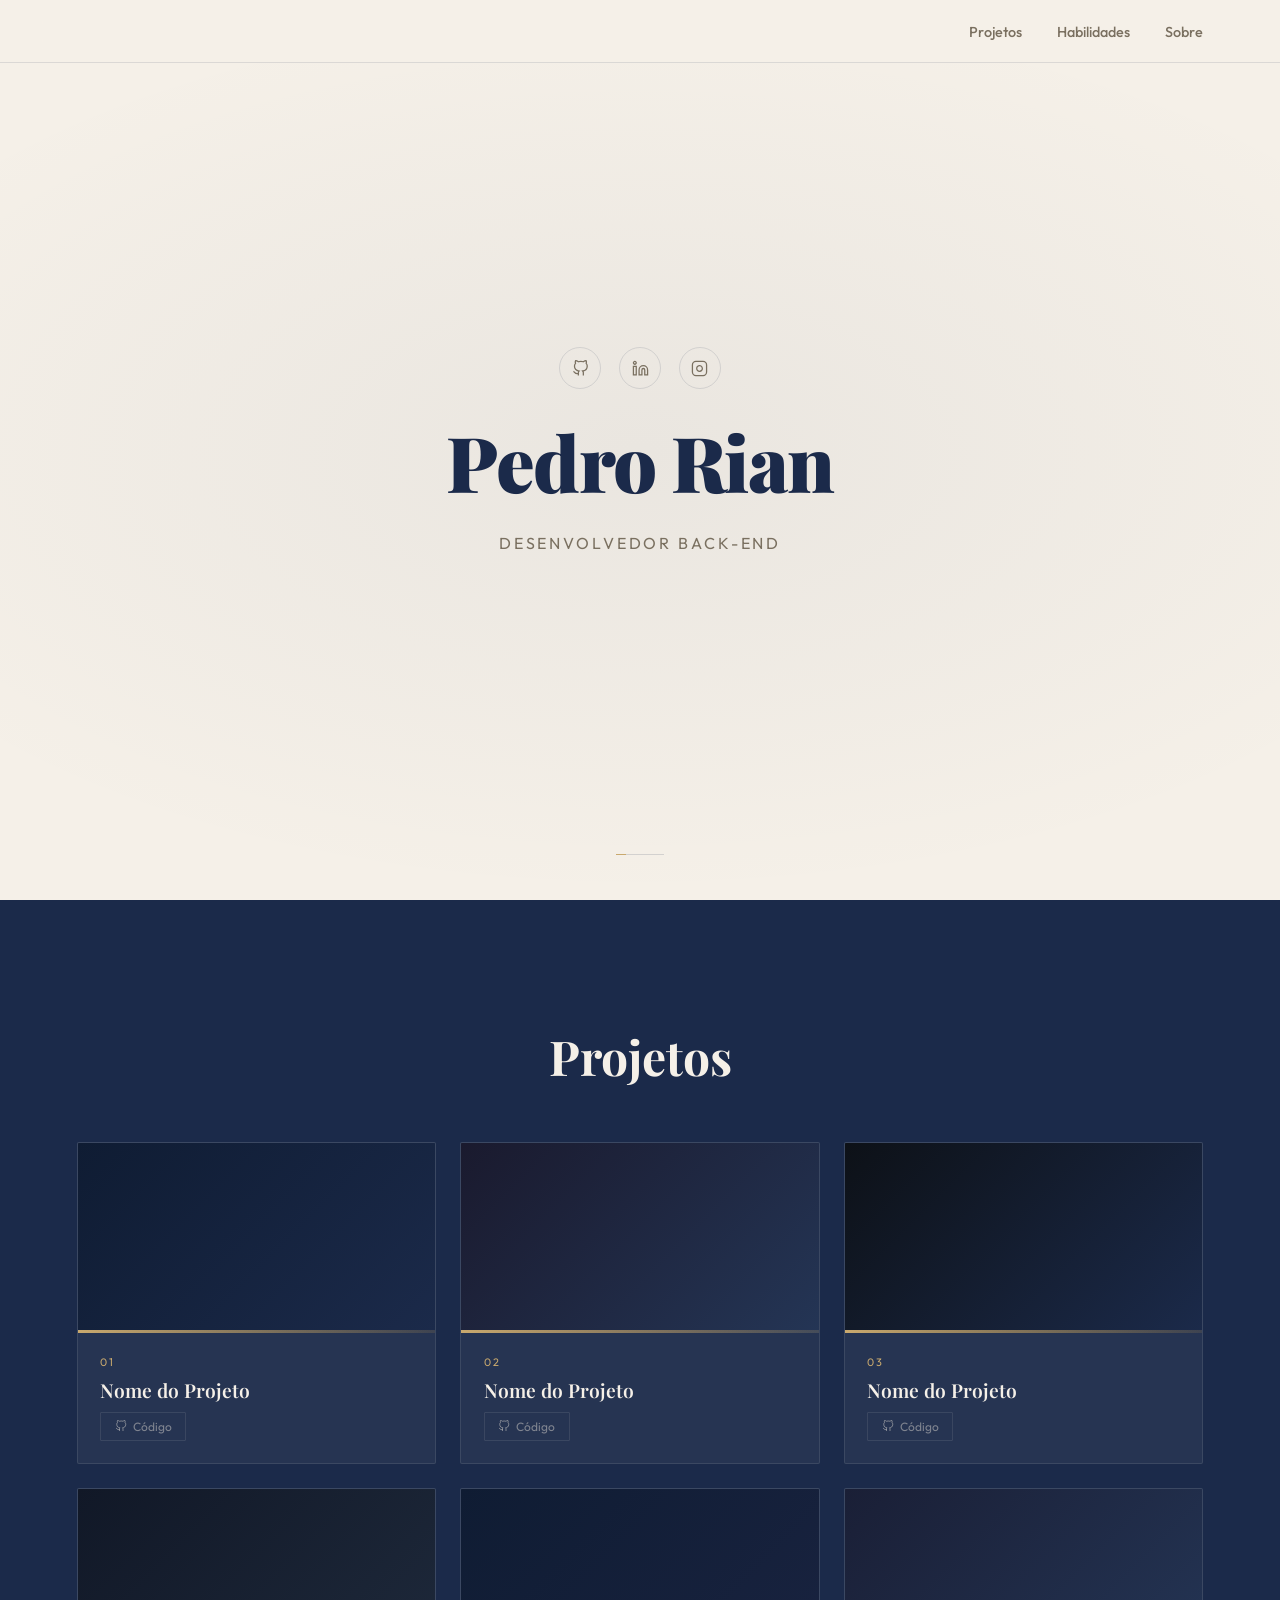
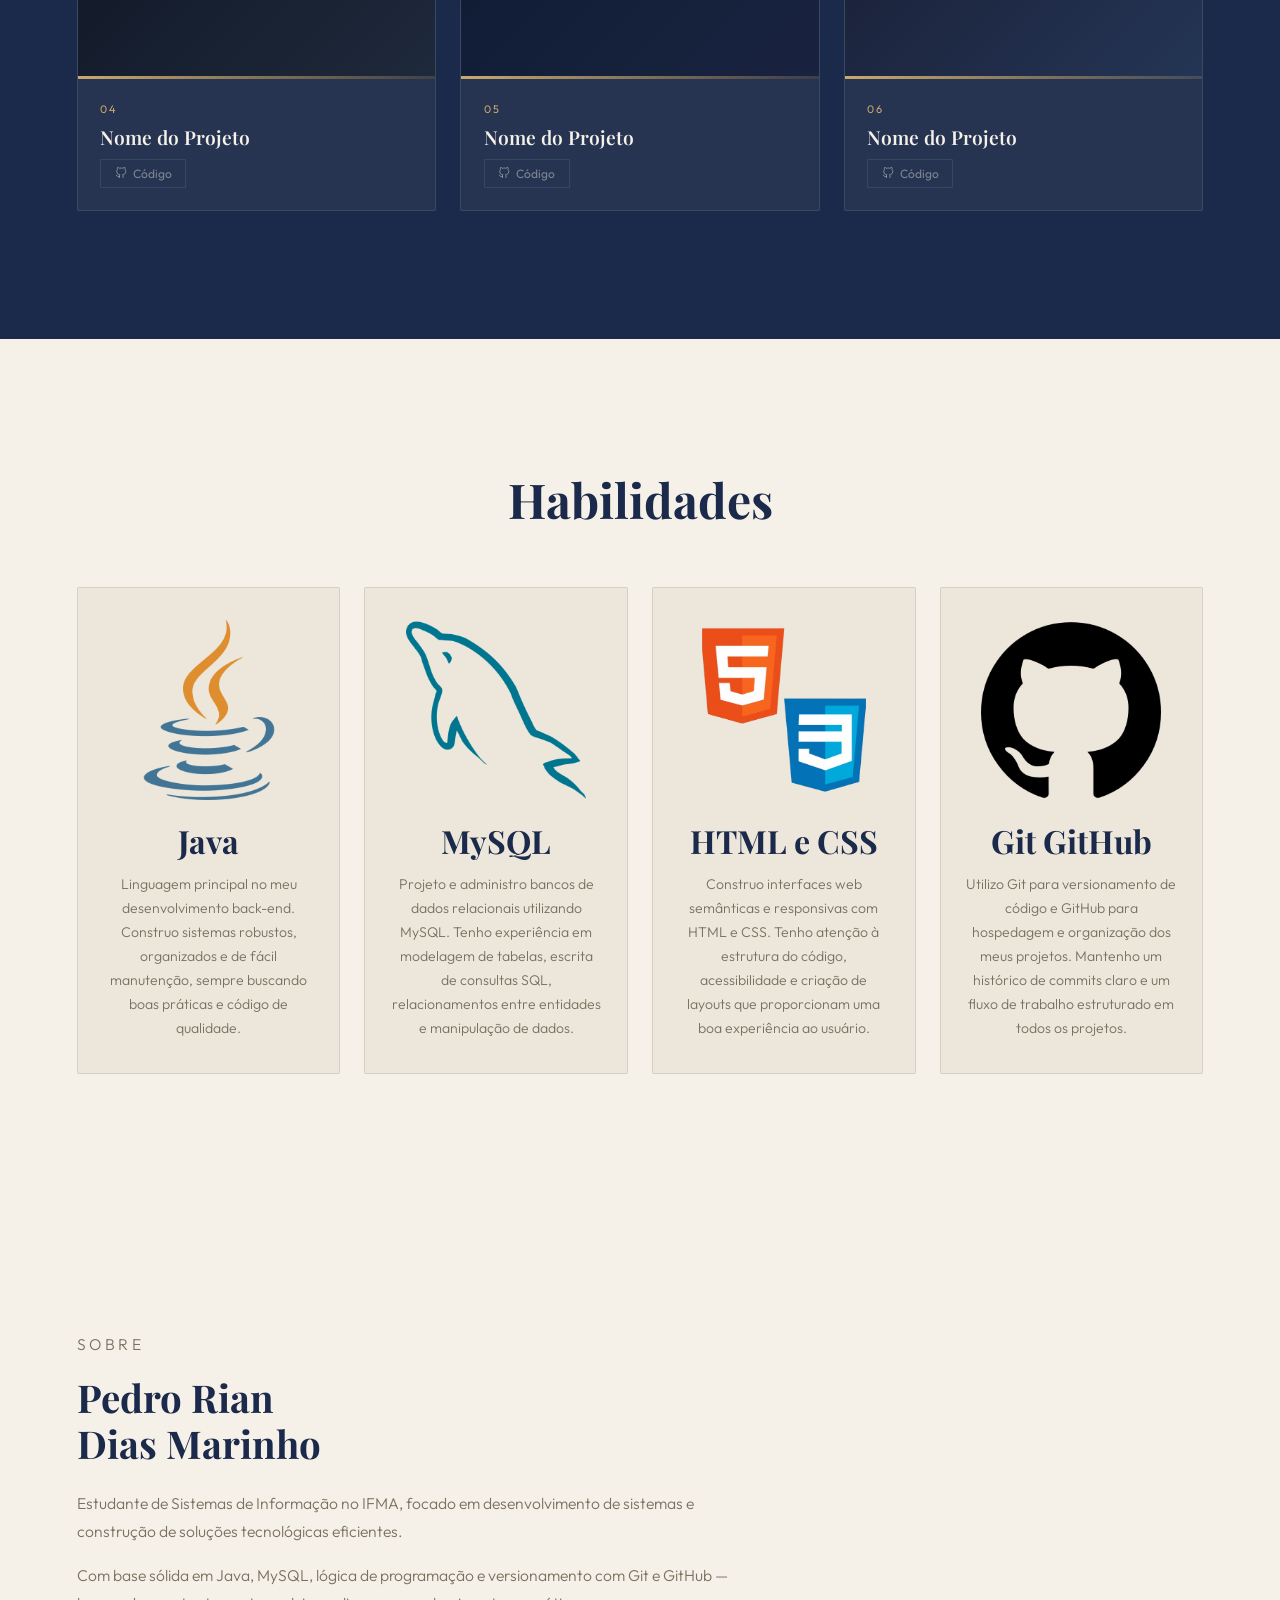
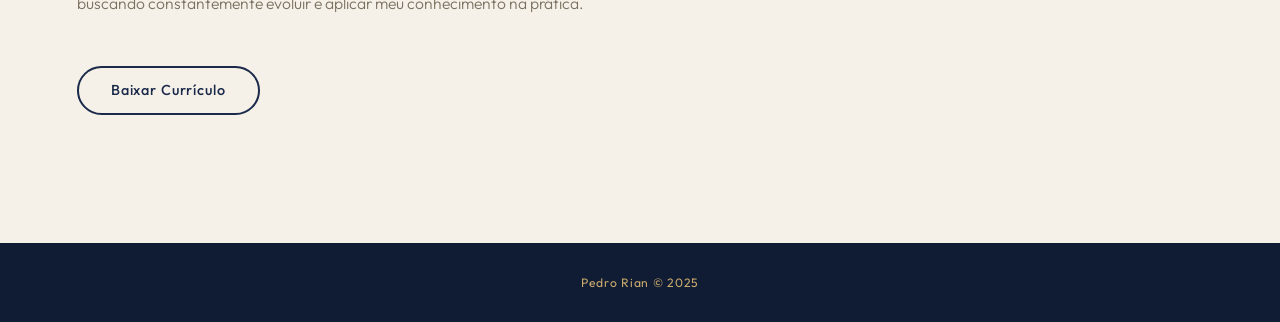
==== index.html @ 546685b7 "Nome Corrigido" ====
<!DOCTYPE html>
<html lang="pt-BR">
<head>
  <meta charset="UTF-8"/>
  <meta name="viewport" content="width=device-width, initial-scale=1.0"/>
  <title>Portfólio — Desenvolvedor</title>
  <link href="https://fonts.googleapis.com/css2?family=Playfair+Display:wght@400;600;700;900&family=Outfit:wght@300;400;500;600&display=swap" rel="stylesheet"/>
  <link rel="stylesheet" href="style.css"/>
</head>
<body>

  <!-- ═══════════════════════════════════════════
       NAV
  ════════════════════════════════════════════ -->
  <nav>
  <ul class="nav-links">
    <li><a href="#projects">Projetos</a></li>
    <li><a href="#skills">Habilidades</a></li>
    <li><a href="#about">Sobre</a></li>
  </ul>
</nav>


  <!-- ═══════════════════════════════════════════
       HERO
  ════════════════════════════════════════════ -->
  <section id="hero">

    <!-- Ícones sociais  -->
    <div class="hero-socials">
      <a href="https://github.com/Pedr-21" target="_blank" rel="noopener" class="hero-social" title="GitHub">
        <svg viewBox="0 0 24 24" fill="none" stroke="currentColor" stroke-width="1.8">
          <path d="M9 19c-5 1.5-5-2.5-7-3m14 6v-3.87a3.37 3.37 0 0 0-.94-2.61
                   c3.14-.35 6.44-1.54 6.44-7A5.44 5.44 0 0 0 20 4.77
                   5.07 5.07 0 0 0 19.91 1S18.73.65 16 2.48
                   a13.38 13.38 0 0 0-7 0C6.27.65 5.09 1 5.09 1
                   A5.07 5.07 0 0 0 5 4.77a5.44 5.44 0 0 0-1.5 3.78
                   c0 5.42 3.3 6.61 6.44 7A3.37 3.37 0 0 0 9 18.13V22"/>
        </svg>
      </a>

      <a href="https://www.linkedin.com/in/pedroriandiasmarinho/" target="_blank" rel="noopener" class="hero-social" title="LinkedIn">
        <svg viewBox="0 0 24 24" fill="none" stroke="currentColor" stroke-width="1.8">
          <path d="M16 8a6 6 0 0 1 6 6v7h-4v-7a2 2 0 0 0-2-2 2 2 0 0 0-2 2v7h-4v-7a6 6 0 0 1 6-6z"/>
          <rect x="2" y="9" width="4" height="12"/>
          <circle cx="4" cy="4" r="2"/>
        </svg>
      </a>

      <a href="https://www.instagram.com/p.edro.__/?__pwa=1#" target="_blank" rel="noopener" class="hero-social" title="Instagram">
        <svg viewBox="0 0 24 24" fill="none" stroke="currentColor" stroke-width="1.8">
          <rect x="2" y="2" width="20" height="20" rx="5" ry="5"/>
          <path d="M16 11.37A4 4 0 1 1 12.63 8 4 4 0 0 1 16 11.37z"/>
          <line x1="17.5" y1="6.5" x2="17.51" y2="6.5"/>
        </svg>
      </a>
    </div>

    <!-- Título principal -->
<h1 class="hero-main-title">
  <span class="line"><span class="line-inner">Pedro Rian</span></span>
</h1>
<p class="hero-subtitle">Desenvolvedor Back-end</p>

<!-- Barra de scroll decorativa -->
<div class="hero-scroll">
  <div class="scroll-track">
    <div class="scroll-dot"></div>
  </div>
</div>
  </section>

  <!-- PROJETOS -->
  <section id="projects">
    <h2 class="reveal">Projetos</h2>

    <div class="projects-grid">

      <!-- Card 01 -->
      <article class="project-card reveal">
        <div class="card-visual cv1">
          <div class="cv-bar"></div>
        </div>
        <div class="card-body">
          <p class="card-num">01</p>
          <h3 class="card-title">Nome do Projeto</h3>
          <div class="card-links">
            <a href="#" class="card-link">
              <svg viewBox="0 0 24 24" fill="none" stroke="currentColor" stroke-width="2"><path d="M9 19c-5 1.5-5-2.5-7-3m14 6v-3.87a3.37 3.37 0 0 0-.94-2.61c3.14-.35 6.44-1.54 6.44-7A5.44 5.44 0 0 0 20 4.77 5.07 5.07 0 0 0 19.91 1S18.73.65 16 2.48a13.38 13.38 0 0 0-7 0C6.27.65 5.09 1 5.09 1A5.07 5.07 0 0 0 5 4.77a5.44 5.44 0 0 0-1.5 3.78c0 5.42 3.3 6.61 6.44 7A3.37 3.37 0 0 0 9 18.13V22"/></svg>
              Código
            </a>
          </div>
        </div>
      </article>

      <!-- Card 02 -->
      <article class="project-card reveal" style="transition-delay:.07s">
        <div class="card-visual cv2">
          <div class="cv-bar"></div>
        </div>
        <div class="card-body">
          <p class="card-num">02</p>
          <h3 class="card-title">Nome do Projeto</h3>
          <div class="card-links">
            <a href="#" class="card-link">
              <svg viewBox="0 0 24 24" fill="none" stroke="currentColor" stroke-width="2"><path d="M9 19c-5 1.5-5-2.5-7-3m14 6v-3.87a3.37 3.37 0 0 0-.94-2.61c3.14-.35 6.44-1.54 6.44-7A5.44 5.44 0 0 0 20 4.77 5.07 5.07 0 0 0 19.91 1S18.73.65 16 2.48a13.38 13.38 0 0 0-7 0C6.27.65 5.09 1 5.09 1A5.07 5.07 0 0 0 5 4.77a5.44 5.44 0 0 0-1.5 3.78c0 5.42 3.3 6.61 6.44 7A3.37 3.37 0 0 0 9 18.13V22"/></svg>
              Código
            </a>
          </div>
        </div>
      </article>

      <!-- Card 03 -->
      <article class="project-card reveal" style="transition-delay:.14s">
        <div class="card-visual cv3">
          <div class="cv-bar"></div>
        </div>
        <div class="card-body">
          <p class="card-num">03</p>
          <h3 class="card-title">Nome do Projeto</h3>
          <div class="card-links">
            <a href="#" class="card-link">
              <svg viewBox="0 0 24 24" fill="none" stroke="currentColor" stroke-width="2"><path d="M9 19c-5 1.5-5-2.5-7-3m14 6v-3.87a3.37 3.37 0 0 0-.94-2.61c3.14-.35 6.44-1.54 6.44-7A5.44 5.44 0 0 0 20 4.77 5.07 5.07 0 0 0 19.91 1S18.73.65 16 2.48a13.38 13.38 0 0 0-7 0C6.27.65 5.09 1 5.09 1A5.07 5.07 0 0 0 5 4.77a5.44 5.44 0 0 0-1.5 3.78c0 5.42 3.3 6.61 6.44 7A3.37 3.37 0 0 0 9 18.13V22"/></svg>
              Código
            </a>
          </div>
        </div>
      </article>

      <!-- Card 04 -->
      <article class="project-card reveal" style="transition-delay:.21s">
        <div class="card-visual cv4">
          <div class="cv-bar"></div>
        </div>
        <div class="card-body">
          <p class="card-num">04</p>
          <h3 class="card-title">Nome do Projeto</h3>
          <div class="card-links">
            <a href="#" class="card-link">
              <svg viewBox="0 0 24 24" fill="none" stroke="currentColor" stroke-width="2"><path d="M9 19c-5 1.5-5-2.5-7-3m14 6v-3.87a3.37 3.37 0 0 0-.94-2.61c3.14-.35 6.44-1.54 6.44-7A5.44 5.44 0 0 0 20 4.77 5.07 5.07 0 0 0 19.91 1S18.73.65 16 2.48a13.38 13.38 0 0 0-7 0C6.27.65 5.09 1 5.09 1A5.07 5.07 0 0 0 5 4.77a5.44 5.44 0 0 0-1.5 3.78c0 5.42 3.3 6.61 6.44 7A3.37 3.37 0 0 0 9 18.13V22"/></svg>
              Código
            </a>
          </div>
        </div>
      </article>

      <!-- Card 05 -->
      <article class="project-card reveal" style="transition-delay:.28s">
        <div class="card-visual cv5">
          <div class="cv-bar"></div>
        </div>
        <div class="card-body">
          <p class="card-num">05</p>
          <h3 class="card-title">Nome do Projeto</h3>
          <div class="card-links">
            <a href="#" class="card-link">
              <svg viewBox="0 0 24 24" fill="none" stroke="currentColor" stroke-width="2"><path d="M9 19c-5 1.5-5-2.5-7-3m14 6v-3.87a3.37 3.37 0 0 0-.94-2.61c3.14-.35 6.44-1.54 6.44-7A5.44 5.44 0 0 0 20 4.77 5.07 5.07 0 0 0 19.91 1S18.73.65 16 2.48a13.38 13.38 0 0 0-7 0C6.27.65 5.09 1 5.09 1A5.07 5.07 0 0 0 5 4.77a5.44 5.44 0 0 0-1.5 3.78c0 5.42 3.3 6.61 6.44 7A3.37 3.37 0 0 0 9 18.13V22"/></svg>
              Código
            </a>
          </div>
        </div>
      </article>

      <!-- Card 06 -->
      <article class="project-card reveal" style="transition-delay:.35s">
        <div class="card-visual cv6">
          <div class="cv-bar"></div>
        </div>
        <div class="card-body">
          <p class="card-num">06</p>
          <h3 class="card-title">Nome do Projeto</h3>
          <div class="card-links">
            <a href="#" class="card-link">
              <svg viewBox="0 0 24 24" fill="none" stroke="currentColor" stroke-width="2"><path d="M9 19c-5 1.5-5-2.5-7-3m14 6v-3.87a3.37 3.37 0 0 0-.94-2.61c3.14-.35 6.44-1.54 6.44-7A5.44 5.44 0 0 0 20 4.77 5.07 5.07 0 0 0 19.91 1S18.73.65 16 2.48a13.38 13.38 0 0 0-7 0C6.27.65 5.09 1 5.09 1A5.07 5.07 0 0 0 5 4.77a5.44 5.44 0 0 0-1.5 3.78c0 5.42 3.3 6.61 6.44 7A3.37 3.37 0 0 0 9 18.13V22"/></svg>
              Código
            </a>
          </div>
        </div>
      </article>

    </div>
  </section>

  <!-- HABILIDADES -->
<section id="skills">
  <h2 class="reveal">Habilidades</h2>

  <div class="skills-grid">

    <div class="skill-card reveal">
  <div class="skill-icon">
    <img src="Foto/Java-Logo.png" alt="Java"/>
  </div>
  <h3>Java</h3>
  <p>Linguagem principal no meu desenvolvimento back-end. Construo sistemas robustos, organizados e de fácil manutenção, sempre buscando boas práticas e código de qualidade.</p>
</div>

<div class="skill-card reveal" style="transition-delay:.07s">
  <div class="skill-icon">
    <img src="Foto/MySQL-Logo.png" alt="MySQL"/>
  </div>
  <h3>MySQL</h3>
  <p>Projeto e administro bancos de dados relacionais utilizando MySQL. Tenho experiência em modelagem de tabelas, escrita de consultas SQL, relacionamentos entre entidades e manipulação de dados.</p>
</div>

<div class="skill-card reveal" style="transition-delay:.14s">
  <div class="skill-icon">
    <img src="Foto/HTML-CSS-Logo.png" alt="HTML & CSS"/>
  </div>
  <h3>HTML e CSS</h3>
  <p>Construo interfaces web semânticas e responsivas com HTML e CSS. Tenho atenção à estrutura do código, acessibilidade e criação de layouts que proporcionam uma boa experiência ao usuário.</p>
</div>

<div class="skill-card reveal" style="transition-delay:.21s">
  <div class="skill-icon">
    <img src="Foto/GitHub-Logo.png" alt="Git & GitHub"/>
  </div>
  <h3>Git GitHub</h3>
  <p>Utilizo Git para versionamento de código e GitHub para hospedagem e organização dos meus projetos. Mantenho um histórico de commits claro e um fluxo de trabalho estruturado em todos os projetos.</p>
</div>

  </div>
</section>

  <!-- SOBRE -->
<section id="about">
  <div class="about-inner">

    <!-- Texto -->
    <div class="about-text reveal">
      <p class="section-label">Sobre</p>
      <h2>Pedro Rian<br>Dias Marinho</h2>
      <p>Estudante de Sistemas de Informação no IFMA, focado em desenvolvimento de sistemas e construção de soluções tecnológicas eficientes.</p>
      <p>Com base sólida em Java, MySQL, lógica de programação e versionamento com Git e GitHub — buscando constantemente evoluir e aplicar meu conhecimento na prática.</p>

      <a href="Arquivos/CV - Pedro Rian Dias Marinho - 2026.pdf" download class="btn-curriculo">
        Baixar Currículo
      </a>
    </div>

    <!-- Foto -->
    <div class="about-photo reveal" style="transition-delay:.15s">
      <div class="photo-frame">
        <img src="foto/Foto recife.jpeg" alt="Foto de perfil"/>
      </div>
      <div class="photo-deco"></div>
    </div>

  </div>
</section>


  <!-- ═══════════════════════════════════════════
       FOOTER
  ════════════════════════════════════════════ -->
  <footer>
  <div class="footer-inner">
    <span class="footer-logo">Pedro Rian</span>
    <span class="footer-divider"></span>
    <span class="footer-copy">© 2025</span>
  </div>
</footer>

  <script src="main.js"></script>
</body>
</html>
---- style.css ----
/* ============================================================
   PORTFOLIO — style.css
   Paleta: creme #F5F0E8 · navy #1B2A4A · dourado #C9A96E
   ============================================================ */

/* ── Reset & Base ─────────────────────────────────────────── */
*, *::before, *::after {
  margin: 0;
  padding: 0;
  box-sizing: border-box;
}

:root {
  --cream:  #EDE7DB;
  --cream2: #F5F0E8;
  --navy:   #1B2A4A;
  --navy2:  #243555;
  --navy3:  #0F1C33;
  --gold:   #C9A96E;
  --muted:  #7A7060;
  --border: rgba(27, 42, 74, .12);
}

html {
  scroll-behavior: smooth;
}

body {
  background: var(--cream2);
  color: var(--navy);
  font-family: 'Outfit', sans-serif;
  overflow-x: hidden;
}

/* ── Nav ───────────────────────────────────────────────────── */
nav {
  position: fixed;
  top: 0;
  width: 100%;
  z-index: 100;
  display: flex;
  justify-content: flex-end;
  align-items: center;
  padding: 1.3rem 6%;
  background: rgba(245, 240, 232, .9);
  backdrop-filter: blur(20px);
  border-bottom: 1px solid var(--border);
}

.nav-links {
  display: flex;
  gap: 2.2rem;
  list-style: none;
  align-items: center;
}

.nav-links a {
  color: var(--muted);
  text-decoration: none;
  font-size: .9rem;
  font-weight: 500;
  transition: color .2s;
  position: relative;
}

.nav-links a::after {
  content: '';
  position: absolute;
  left: 0;
  bottom: -4px;
  width: 0;
  height: 1.5px;
  background: var(--gold);
  transition: width .3s;
}

.nav-links a:hover            { color: var(--navy); }
.nav-links a:hover::after     { width: 100%; }

/* ── Hero ──────────────────────────────────────────────────── */
#hero {
  min-height: 100vh;
  display: flex;
  flex-direction: column;
  justify-content: center;
  align-items: center;
  text-align: center;
  padding: 0 6%;
  background: radial-gradient(ellipse 70% 50% at 50% 50%, rgba(27,42,74,.05), transparent),
              var(--cream2);
  position: relative;
  overflow: hidden;
}

/* Social icons */
.hero-socials {
  display: flex;
  gap: 1.1rem;
  margin-bottom: 2rem;
  opacity: 0;
  animation: fadeIn .7s .2s forwards;
}

.hero-social {
  width: 42px;
  height: 42px;
  border-radius: 50%;
  border: 1.5px solid var(--border);
  display: flex;
  align-items: center;
  justify-content: center;
  color: var(--muted);
  text-decoration: none;
  transition: border-color .25s, color .25s, transform .2s;
}

.hero-social:hover {
  border-color: var(--gold);
  color: var(--navy);
  transform: translateY(-3px);
}

.hero-social svg {
  width: 17px;
  height: 17px;
}

/* Main title */
.hero-main-title {
  font-family: 'Playfair Display', serif;
  font-size: clamp(2.6rem, 6vw, 5.5rem);
  font-weight: 900;
  line-height: 1.05;
  color: var(--navy);
  letter-spacing: -.02em;
  overflow: visible;
  margin-bottom: 1.4rem;
  position: relative;
  display: inline-block;
}

.hero-main-title .line-inner {
  display: block;
  opacity: 0;
  animation: fadeIn .8s .4s forwards;
}

/* Subtle scroll bar */
.hero-scroll {
  position: absolute;
  bottom: 2.8rem;
  left: 50%;
  transform: translateX(-50%);
  opacity: 0;
  animation: fadeIn .8s 1.1s forwards;
}

.scroll-track {
  width: 48px;
  height: 1px;
  background: rgba(27,42,74,.15);
  position: relative;
  overflow: hidden;
}

.scroll-dot {
  position: absolute;
  width: 10px;
  height: 1px;
  background: var(--gold);
  animation: scrollLine 2s ease-in-out infinite;
}

/* ── Divider ───────────────────────────────────────────────── */
.rule {
  height: 1px;
  background: var(--border);
  margin: 0 6%;
}

/* ── Projects ──────────────────────────────────────────────── */
#projects {
  background: var(--navy);
  padding: 8rem 6%;
}

#projects h2 {
  font-family: 'Playfair Display', serif;
  font-size: clamp(2rem, 4vw, 3rem);
  font-weight: 700;
  color: var(--cream2);
  line-height: 1.2;
  margin-bottom: 3.5rem;
  max-width: 1200px;
  margin-left: auto;
  margin-right: auto;
  text-align: center;
}

.projects-grid {
  display: grid;
  grid-template-columns: repeat(auto-fill, minmax(300px, 1fr));
  gap: 1.5rem;
  max-width: 1200px;
  margin: 0 auto;
}

/* Project card */
.project-card {
  background: rgba(245,240,232,.05);
  border: 1px solid rgba(245,240,232,.1);
  border-radius: 2px;
  overflow: hidden;
  transition: transform .3s, border-color .3s, background .3s;
}

.project-card:hover {
  transform: translateY(-6px);
  border-color: rgba(201,169,110,.4);
  background: rgba(245,240,232,.08);
}

.card-visual {
  height: 190px;
  display: flex;
  align-items: center;
  justify-content: center;
  position: relative;
  overflow: hidden;
}

/* Card gradient variants */
.cv1 { background: linear-gradient(135deg, #0F1C33, #1B2A4A); }
.cv2 { background: linear-gradient(135deg, #1a1a2e, #243555); }
.cv3 { background: linear-gradient(135deg, #0d1117, #1B2A4A); }
.cv4 { background: linear-gradient(135deg, #111827, #1e293b); }
.cv5 { background: linear-gradient(135deg, #0F1C33, #192340); }
.cv6 { background: linear-gradient(135deg, #1a1f36, #243555); }

.cv-bar {
  position: absolute;
  bottom: 0;
  left: 0;
  right: 0;
  height: 3px;
  background: linear-gradient(90deg, var(--gold), rgba(201,169,110,.2));
}

.card-body   { padding: 1.4rem; }
.card-num    { font-size: .68rem; letter-spacing: .18em; color: var(--gold); margin-bottom: .5rem; text-transform: uppercase; }
.card-title  { font-family: 'Playfair Display', serif; font-size: 1.2rem; color: var(--cream2); margin-bottom: .55rem; font-weight: 600; }

.card-techs  { display: flex; flex-wrap: wrap; gap: .4rem; margin-bottom: 1.2rem; }

.tech {
  font-size: .7rem;
  padding: .22rem .7rem;
  border: 1px solid rgba(201,169,110,.3);
  color: var(--gold);
  border-radius: 1px;
}

.card-links  { display: flex; gap: .6rem; }

.card-link {
  display: inline-flex;
  align-items: center;
  gap: .38rem;
  font-size: .75rem;
  color: rgba(237,231,219,.45);
  text-decoration: none;
  padding: .38rem .85rem;
  border: 1px solid rgba(237,231,219,.1);
  border-radius: 1px;
  transition: color .2s, border-color .2s;
}

.card-link:hover {
  color: var(--cream2);
  border-color: rgba(201,169,110,.45);
}

.card-link svg { width: 12px; height: 12px; }

/* ── About ─────────────────────────────────────────────────── */
#about {
  padding: 8rem 6%;
  background: var(--cream2);
}

.about-inner {
  display: flex;
  align-items: flex-start;
  gap: 5rem;
  max-width: 1200px;
  margin: 0 auto;
}

/* Text side */
.about-text {
  flex: 1;
}

.section-label {
  font-size: .73rem;
  letter-spacing: .22em;
  text-transform: uppercase;
  color: var(--gold);
  font-weight: 600;
  margin-bottom: 1.1rem;
}

.about-text h2 {
  font-family: 'Playfair Display', serif;
  font-size: clamp(1.8rem, 3vw, 2.6rem);
  font-weight: 700;
  color: var(--navy);
  line-height: 1.2;
  margin-bottom: 1.4rem;
}

.about-text p {
  font-size: .98rem;
  color: var(--muted);
  line-height: 1.8;
  font-weight: 300;
  margin-bottom: 1rem;
}

.btn-curriculo {
  display: inline-flex;
  align-items: center;
  gap: .6rem;
  margin-top: 2rem;
  padding: .85rem 2rem;
  background: transparent;
  color: var(--navy);
  text-decoration: none;
  font-size: .9rem;
  font-weight: 500;
  letter-spacing: .06em;
  border: 2px solid var(--navy);
  border-radius: 100px;
  transition: background .2s, color .2s, transform .2s;
}

.btn-curriculo:hover {
  background: var(--navy);
  color: var(--cream2);
  transform: translateY(-2px);
}

/* Photo side */
.about-photo {
  width: 380px;
  flex-shrink: 0;
  position: relative;
}

.photo-frame {
  position: relative;
  width: 380px;
  height: 380px;
  border-radius: 50%;
  overflow: hidden;
}

.photo-frame img {
  width: 100%;
  height: 100%;
  object-fit: cover;
  object-position: center top;
  display: block;
  filter: sepia(8%) contrast(1.05);
}

/* ── Footer ────────────────────────────────────────────────── */
footer {
  background: var(--navy3);
  text-align: center;
  padding: 2rem;
  font-size: .76rem;
  color: rgba(237,231,219,.3);
  letter-spacing: .06em;
}

footer span { color: var(--gold); }

/* ── Animations ────────────────────────────────────────────── */
@keyframes fadeIn {
  from { opacity: 0; }
  to   { opacity: 1; }
}

@keyframes scrollLine {
  0%   { left: -10px; }
  100% { left: 48px; }
}

/* ── Scroll Reveal ─────────────────────────────────────────── */
.reveal {
  opacity: 0;
  transform: translateY(28px);
  transition: opacity .8s ease, transform .8s ease;
}

.reveal.visible {
  opacity: 1;
  transform: none;
}

/* ── Responsive ────────────────────────────────────────────── */
@media (max-width: 900px) {
  .about-inner {
    flex-direction: column;
    gap: 3rem;
  }

  .about-photo {
    width: 100%;
  }
}

@media (max-width: 600px) {
  .nav-links { display: none; }
}

/* ── Skills ─────────────────────────────────────────────────── */
#skills {
  padding: 8rem 6%;
  background: var(--cream2);
}

#skills h2 {
  font-family: 'Playfair Display', serif;
  font-size: clamp(2rem, 4vw, 3rem);
  font-weight: 700;
  color: var(--navy);
  text-align: center;
  margin-bottom: 3.5rem;
  max-width: 1200px;
  margin-left: auto;
  margin-right: auto;
}

.skills-grid {
  display: grid;
  grid-template-columns: repeat(auto-fill, minmax(240px, 1fr));
  gap: 1.5rem;
  max-width: 1200px;
  margin: 0 auto;
}

.skill-card {
  background: var(--cream);
  border: 1px solid var(--border);
  border-radius: 2px;
  padding: 2rem 1.6rem;
  text-align: center;
  transition: transform .3s, border-color .3s, box-shadow .3s;
}

.skill-card:hover {
  transform: translateY(-6px);
  border-color: var(--gold);
  box-shadow: 0 12px 40px rgba(27,42,74,.08);
}

.skill-icon {
  width: 180px;
  height: 180px;
  margin: 0 auto 1.2rem auto;
  display: flex;
  align-items: center;
  justify-content: center;
}

.skill-icon img {
  width: 100%;
  height: 100%;
  object-fit: contain;
}

.skill-card p {
  font-size: .88rem;
  color: var(--muted);
  line-height: 1.7;
  font-weight: 300;
}

.skill-card h3 {
  font-family: 'Playfair Display', serif;
  font-size: 2rem;
  font-weight: 700;
  color: var(--navy);
  margin-bottom: .7rem;
  
}

.hero-subtitle {
  font-size: 1rem;
  font-weight: 400;
  color: var(--muted);
  letter-spacing: .18em;
  text-transform: uppercase;
  margin-top: .5rem;
  opacity: 0;
  animation: fadeIn .8s .8s forwards;
}
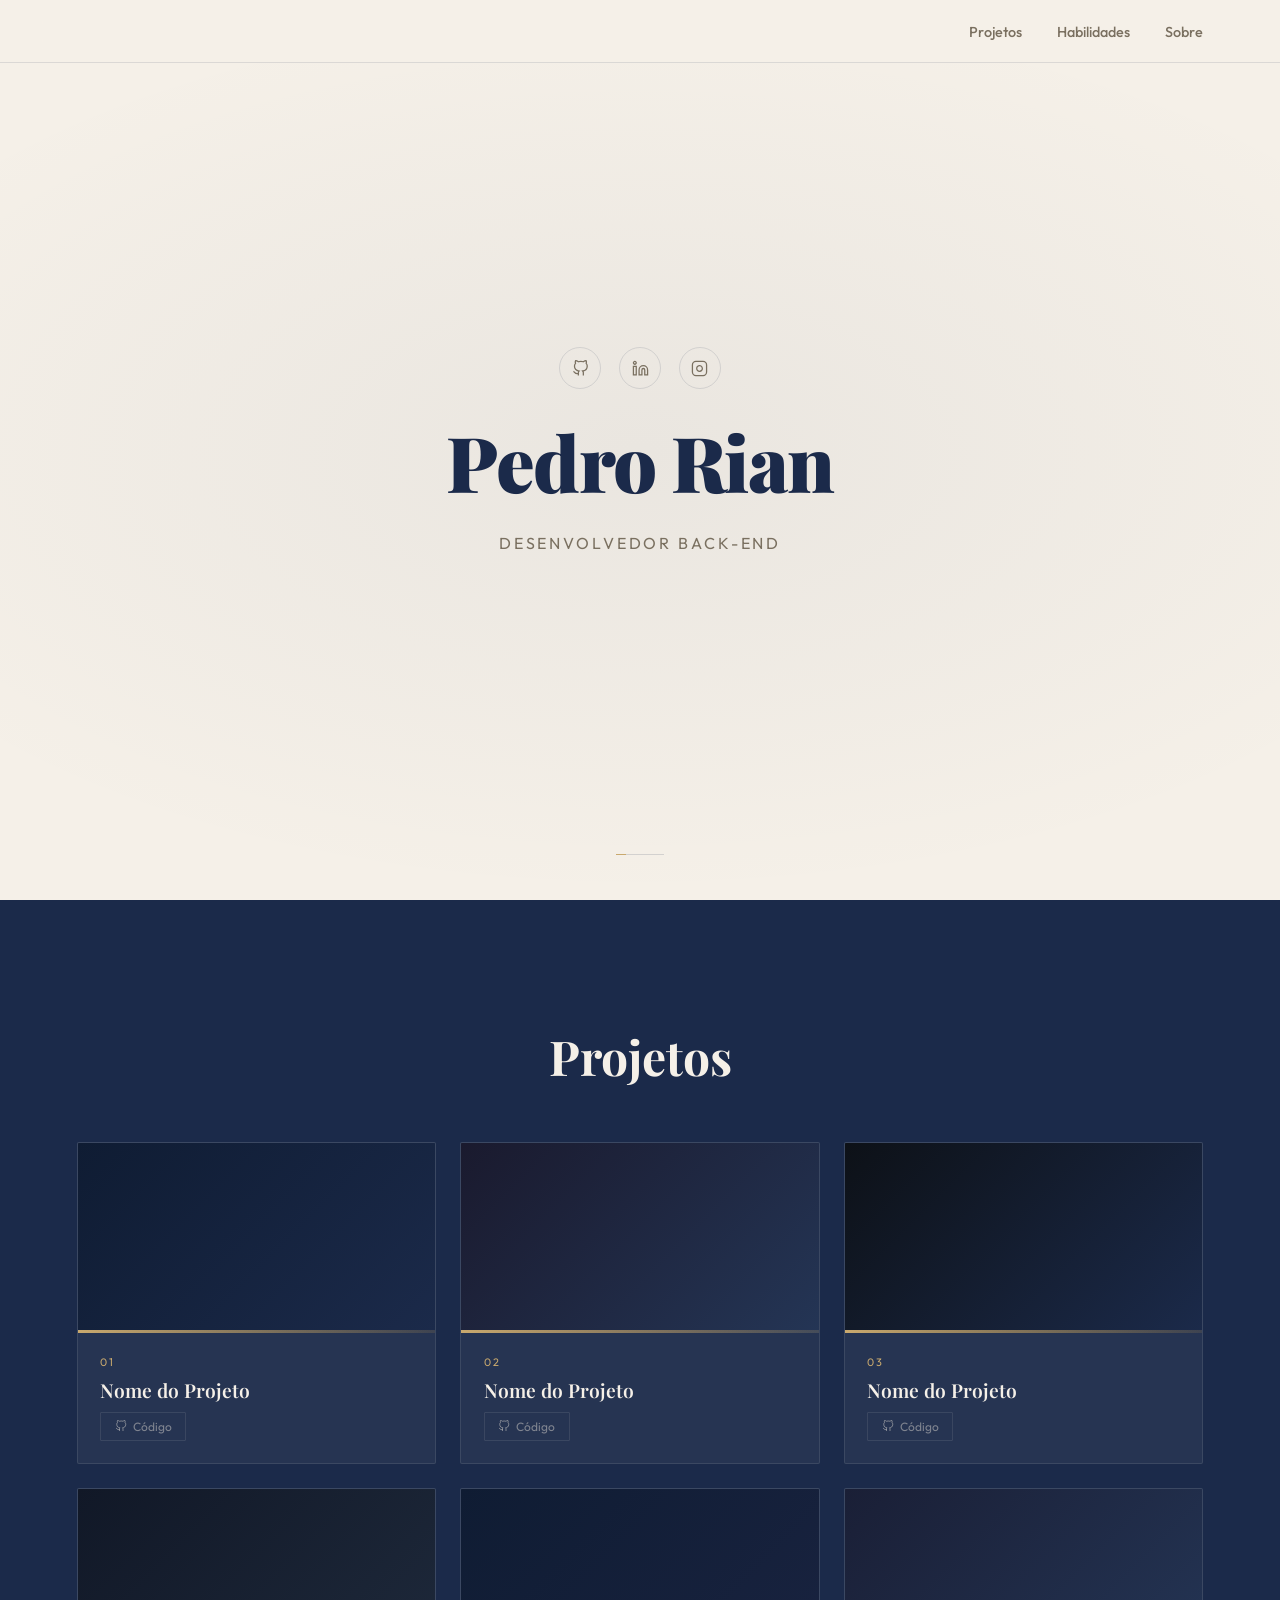
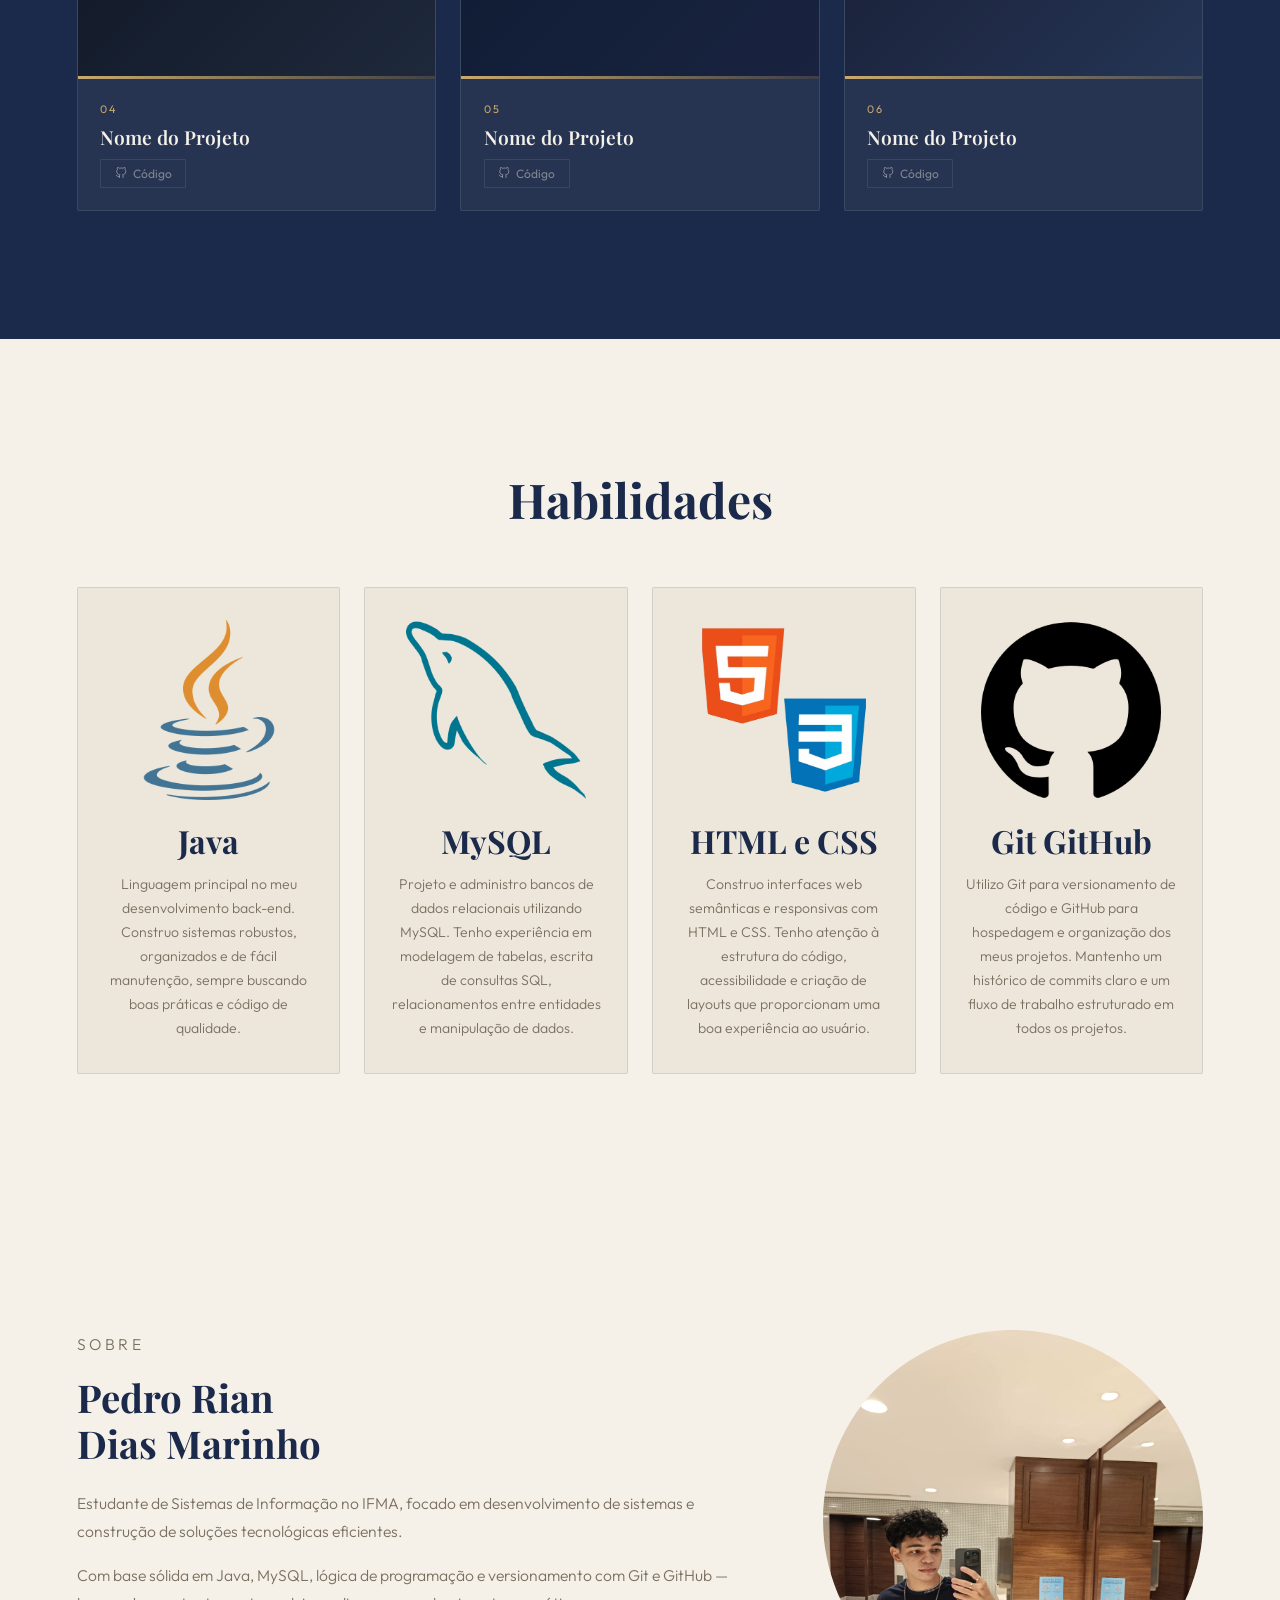
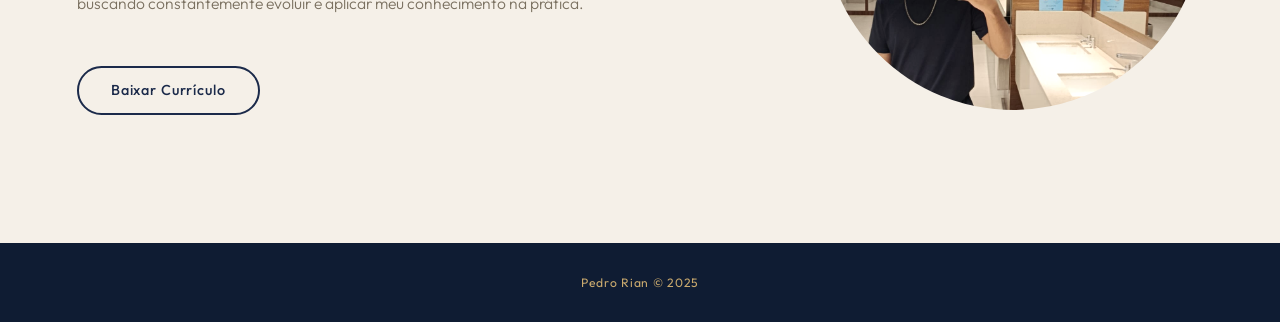
==== commit d8490afe: "erro no nome da foto" ====
--- a/index.html
+++ b/index.html
@@ -241,7 +241,7 @@
     <!-- Foto -->
     <div class="about-photo reveal" style="transition-delay:.15s">
       <div class="photo-frame">
-        <img src="foto/Foto recife.jpeg" alt="Foto de perfil"/>
+        <img src="Foto/Foto-recife.jpeg" alt="Foto de perfil"/>
       </div>
       <div class="photo-deco"></div>
     </div>
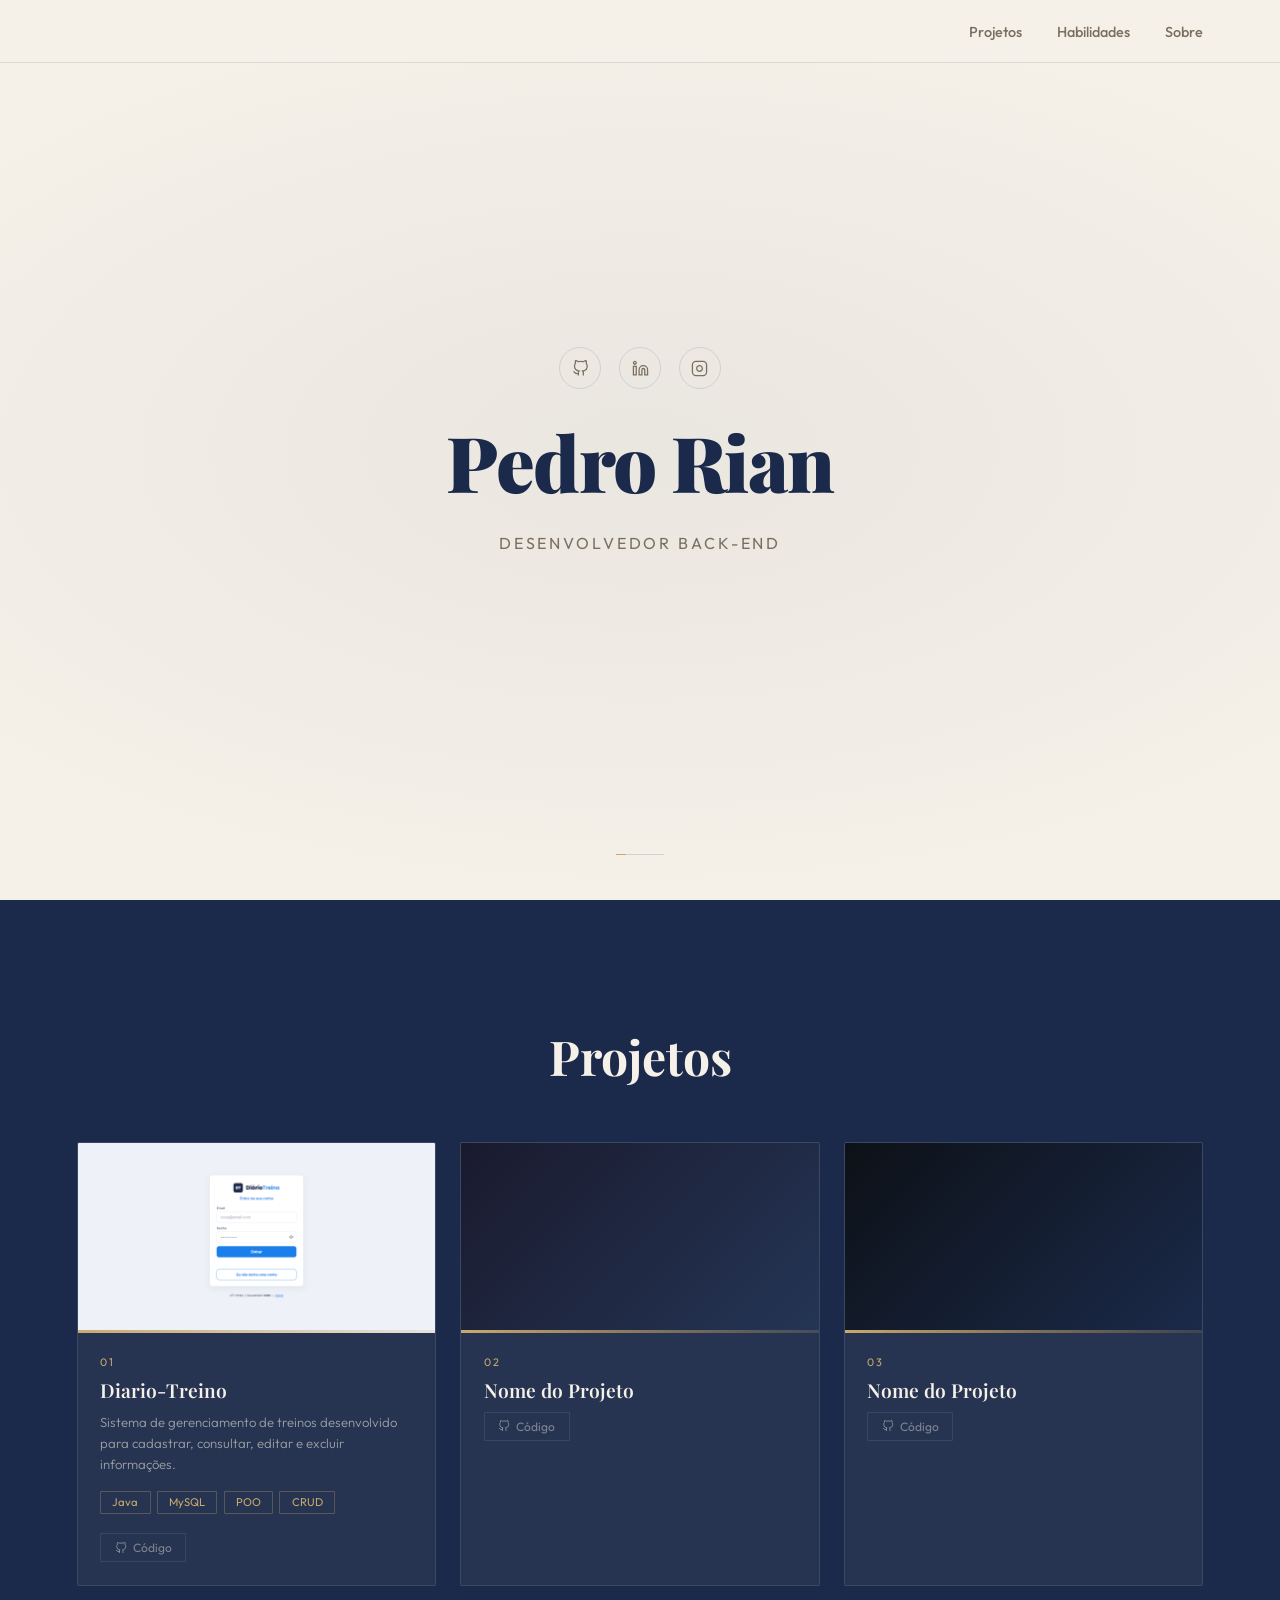
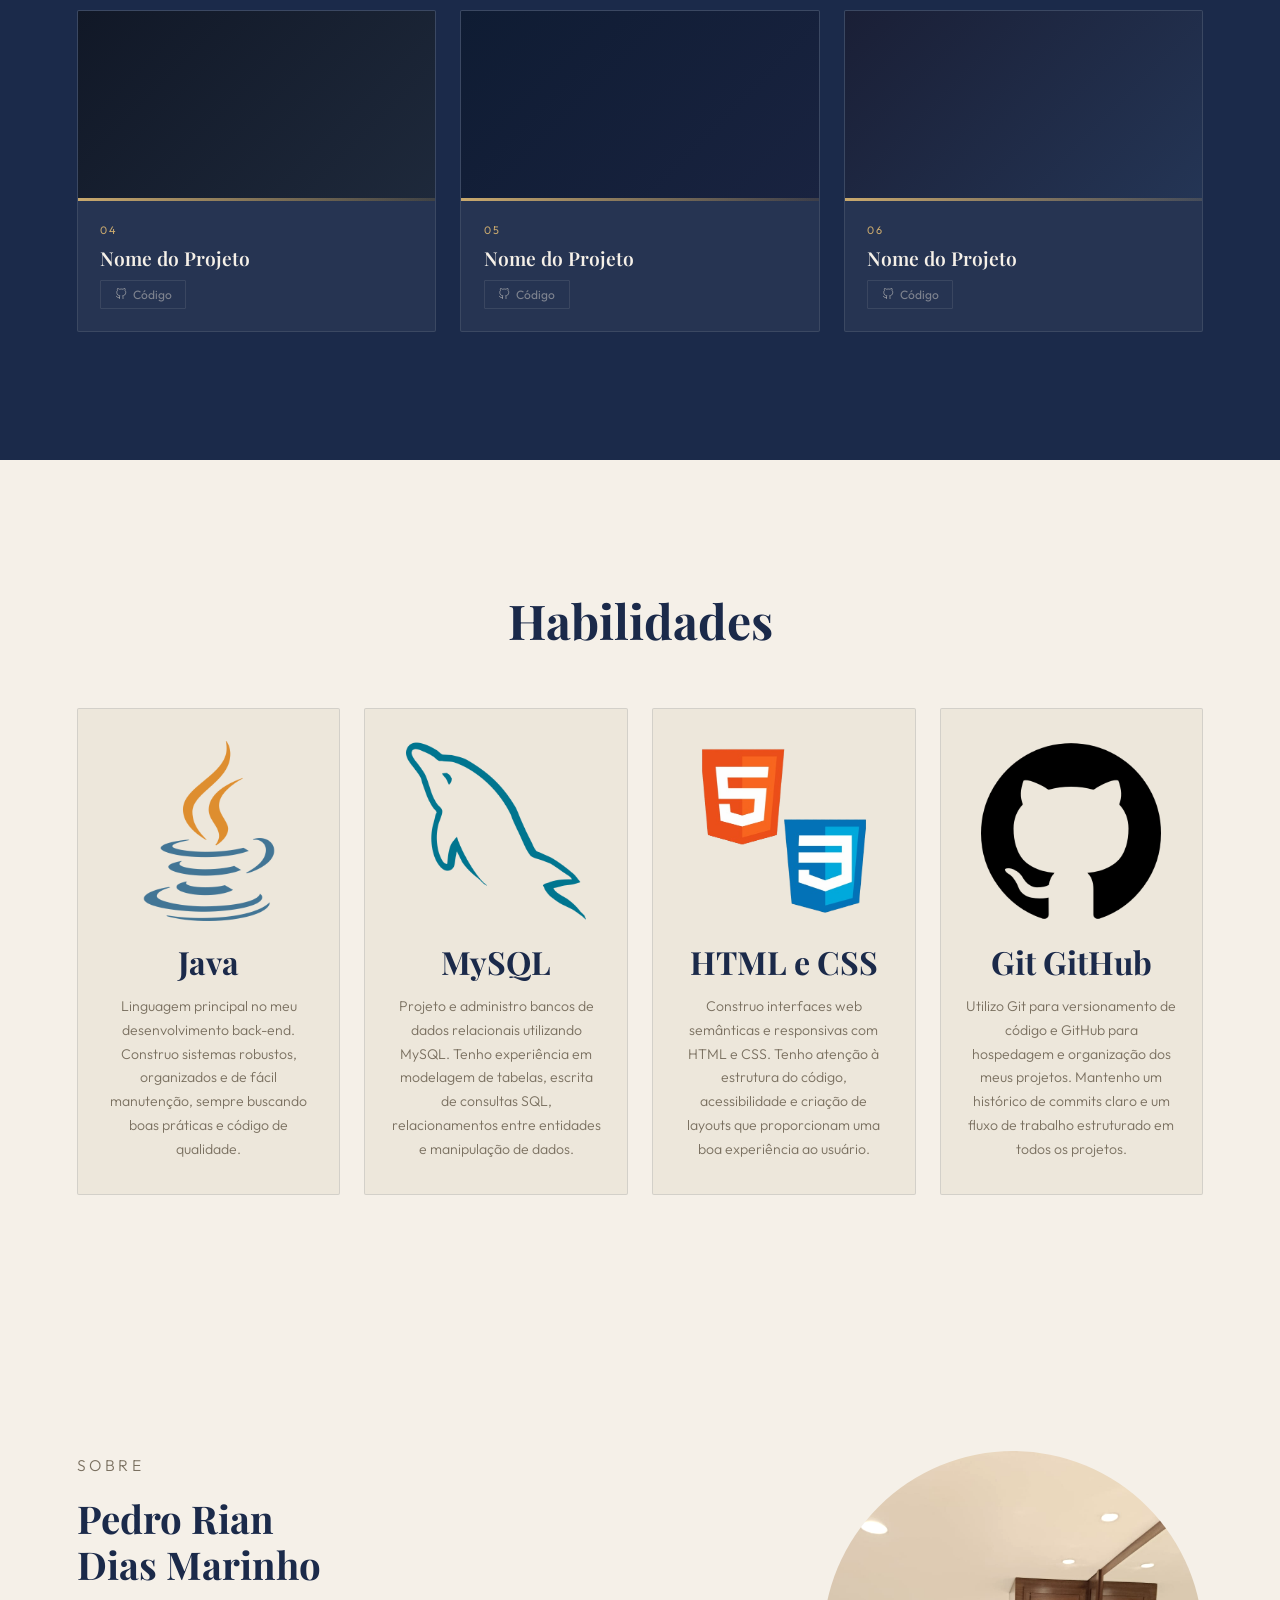
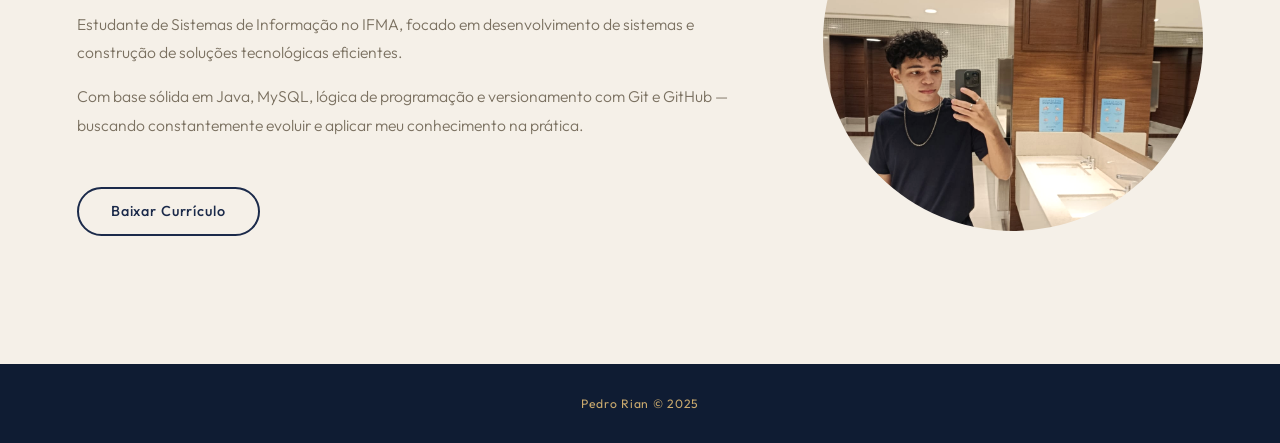
==== commit 9e5c81e6: "Atualização Do Card 01" ====
--- a/index.html
+++ b/index.html
@@ -77,21 +77,44 @@
     <div class="projects-grid">
 
       <!-- Card 01 -->
-      <article class="project-card reveal">
-        <div class="card-visual cv1">
-          <div class="cv-bar"></div>
-        </div>
-        <div class="card-body">
-          <p class="card-num">01</p>
-          <h3 class="card-title">Nome do Projeto</h3>
-          <div class="card-links">
-            <a href="#" class="card-link">
-              <svg viewBox="0 0 24 24" fill="none" stroke="currentColor" stroke-width="2"><path d="M9 19c-5 1.5-5-2.5-7-3m14 6v-3.87a3.37 3.37 0 0 0-.94-2.61c3.14-.35 6.44-1.54 6.44-7A5.44 5.44 0 0 0 20 4.77 5.07 5.07 0 0 0 19.91 1S18.73.65 16 2.48a13.38 13.38 0 0 0-7 0C6.27.65 5.09 1 5.09 1A5.07 5.07 0 0 0 5 4.77a5.44 5.44 0 0 0-1.5 3.78c0 5.42 3.3 6.61 6.44 7A3.37 3.37 0 0 0 9 18.13V22"/></svg>
-              Código
-            </a>
-          </div>
-        </div>
-      </article>
+<article class="project-card reveal">
+
+  <div class="card-visual">
+  <img src="Foto/diario-treino-login.png" alt="Tela de login do Diario-Treino">
+  <div class="cv-bar"></div>
+</div>
+
+  <div class="card-body">
+    <p class="card-num">01</p>
+    <h3 class="card-title">Diario-Treino</h3>
+    <p class="card-description">
+      Sistema de gerenciamento de treinos desenvolvido para
+      cadastrar, consultar, editar e excluir informações.
+    </p>
+
+    <div class="card-techs">
+      <span class="tech">Java</span>
+      <span class="tech">MySQL</span>
+      <span class="tech">POO</span>
+      <span class="tech">CRUD</span>
+    </div>
+
+    <div class="card-links">
+      <a 
+        href="https://github.com/Pedr-21/crud-treinos"
+        class="card-link"
+        target="_blank"
+        rel="noopener noreferrer"
+      >
+        <svg viewBox="0 0 24 24" fill="none" stroke="currentColor" stroke-width="2">
+          <path d="M9 19c-5 1.5-5-2.5-7-3m14 6v-3.87a3.37 3.37 0 0 0-.94-2.61c3.14-.35 6.44-1.54 6.44-7A5.44 5.44 0 0 0 20 4.77 5.07 5.07 0 0 0 19.91 1S18.73.65 16 2.48a13.38 13.38 0 0 0-7 0C6.27.65 5.09 1 5.09 1A5.07 5.07 0 0 0 5 4.77a5.44 5.44 0 0 0-1.5 3.78c0 5.42 3.3 6.61 6.44 7A3.37 3.37 0 0 0 9 18.13V22"/>
+        </svg>
+        Código
+      </a>
+    </div>
+
+  </div>
+</article>
 
       <!-- Card 02 -->
       <article class="project-card reveal" style="transition-delay:.07s">
--- a/style.css
+++ b/style.css
@@ -220,6 +220,7 @@
   background: rgba(245,240,232,.08);
 }
 
+/* Imagem do projeto */
 .card-visual {
   height: 190px;
   display: flex;
@@ -227,6 +228,18 @@
   justify-content: center;
   position: relative;
   overflow: hidden;
+}
+
+.card-visual img {
+  width: 100%;
+  height: 100%;
+  object-fit: cover;
+  display: block;
+  transition: transform .4s ease;
+}
+
+.project-card:hover .card-visual img {
+  transform: scale(1.04);
 }
 
 /* Card gradient variants */
@@ -246,11 +259,42 @@
   background: linear-gradient(90deg, var(--gold), rgba(201,169,110,.2));
 }
 
-.card-body   { padding: 1.4rem; }
-.card-num    { font-size: .68rem; letter-spacing: .18em; color: var(--gold); margin-bottom: .5rem; text-transform: uppercase; }
-.card-title  { font-family: 'Playfair Display', serif; font-size: 1.2rem; color: var(--cream2); margin-bottom: .55rem; font-weight: 600; }
-
-.card-techs  { display: flex; flex-wrap: wrap; gap: .4rem; margin-bottom: 1.2rem; }
+/* Conteúdo do card */
+.card-body {
+  padding: 1.4rem;
+}
+
+.card-num {
+  font-size: .68rem;
+  letter-spacing: .18em;
+  color: var(--gold);
+  margin-bottom: .5rem;
+  text-transform: uppercase;
+}
+
+.card-title {
+  font-family: 'Playfair Display', serif;
+  font-size: 1.2rem;
+  color: var(--cream2);
+  margin-bottom: .55rem;
+  font-weight: 600;
+}
+
+.card-description {
+  font-size: .82rem;
+  color: rgba(237,231,219,.6);
+  line-height: 1.6;
+  font-weight: 300;
+  margin-bottom: 1rem;
+}
+
+/* Tecnologias */
+.card-techs {
+  display: flex;
+  flex-wrap: wrap;
+  gap: .4rem;
+  margin-bottom: 1.2rem;
+}
 
 .tech {
   font-size: .7rem;
@@ -260,7 +304,11 @@
   border-radius: 1px;
 }
 
-.card-links  { display: flex; gap: .6rem; }
+/* Links */
+.card-links {
+  display: flex;
+  gap: .6rem;
+}
 
 .card-link {
   display: inline-flex;
@@ -280,7 +328,10 @@
   border-color: rgba(201,169,110,.45);
 }
 
-.card-link svg { width: 12px; height: 12px; }
+.card-link svg {
+  width: 12px;
+  height: 12px;
+}
 
 /* ── About ─────────────────────────────────────────────────── */
 #about {
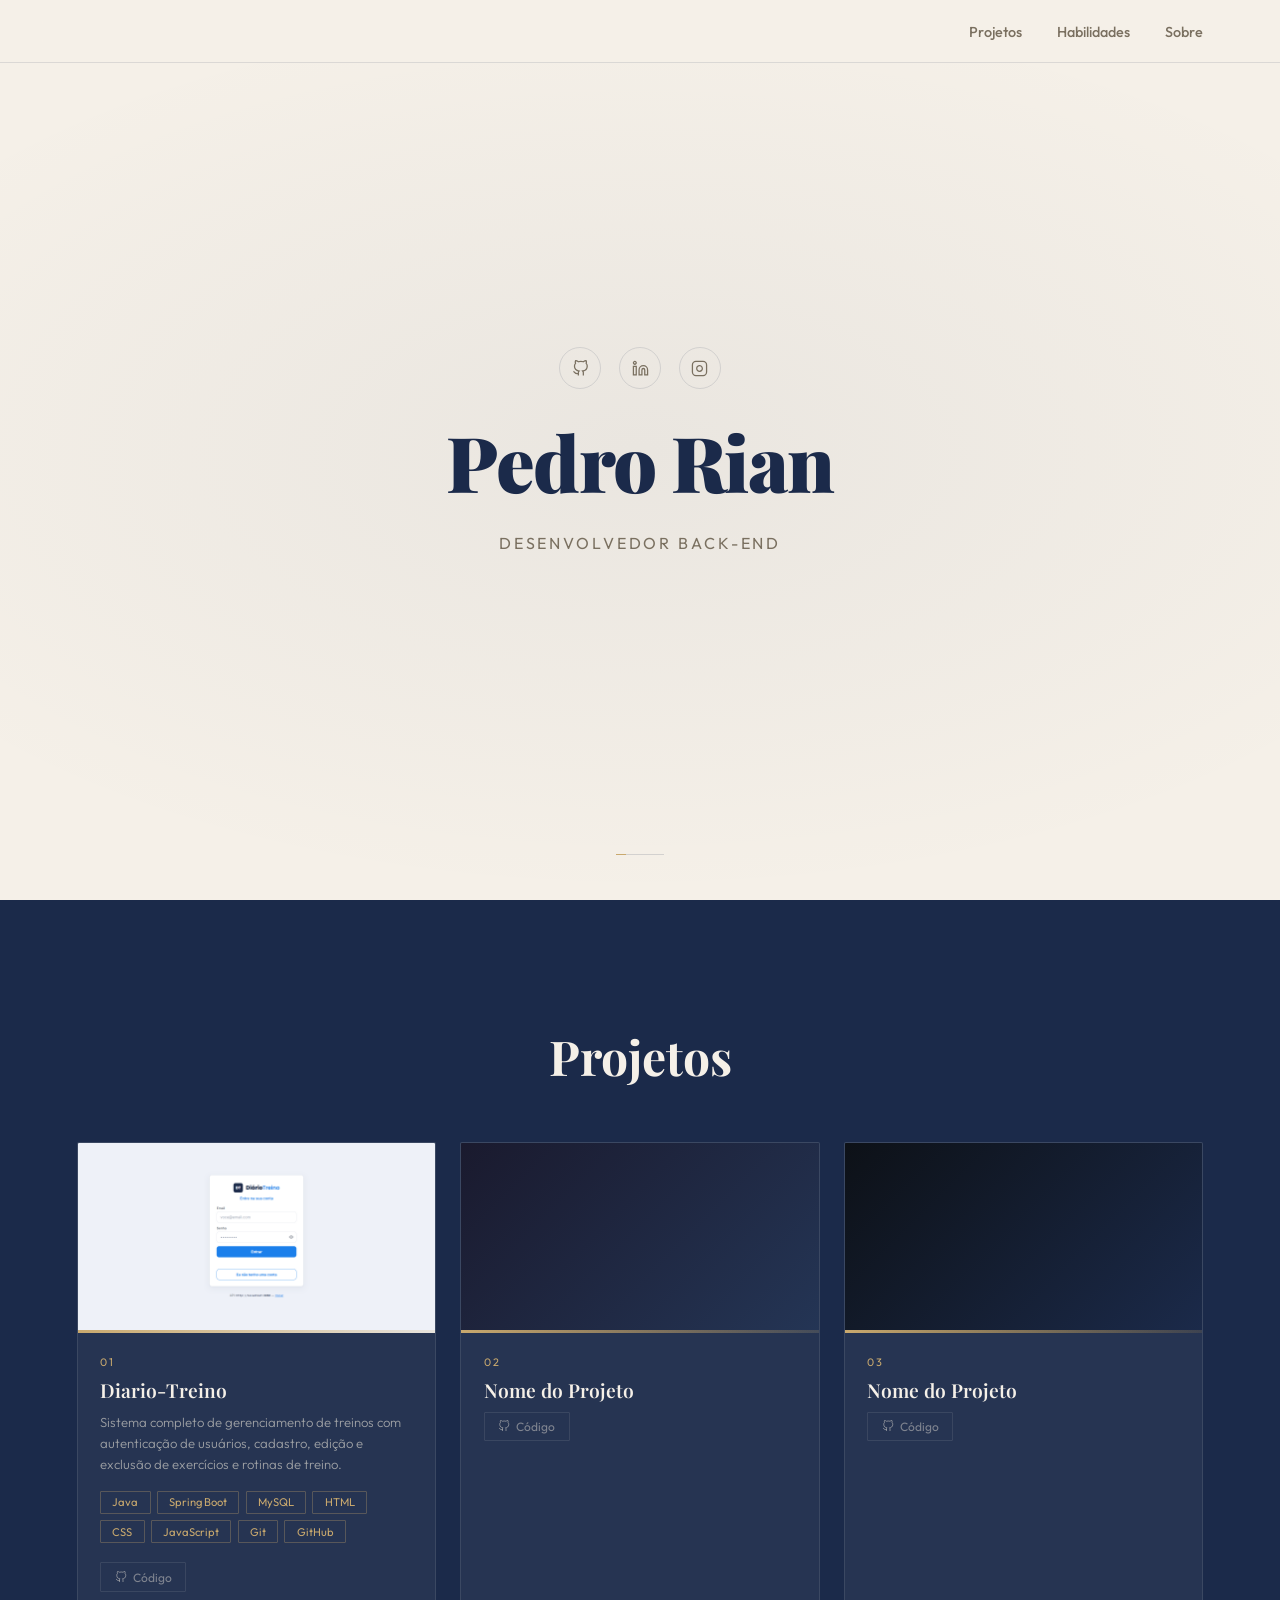
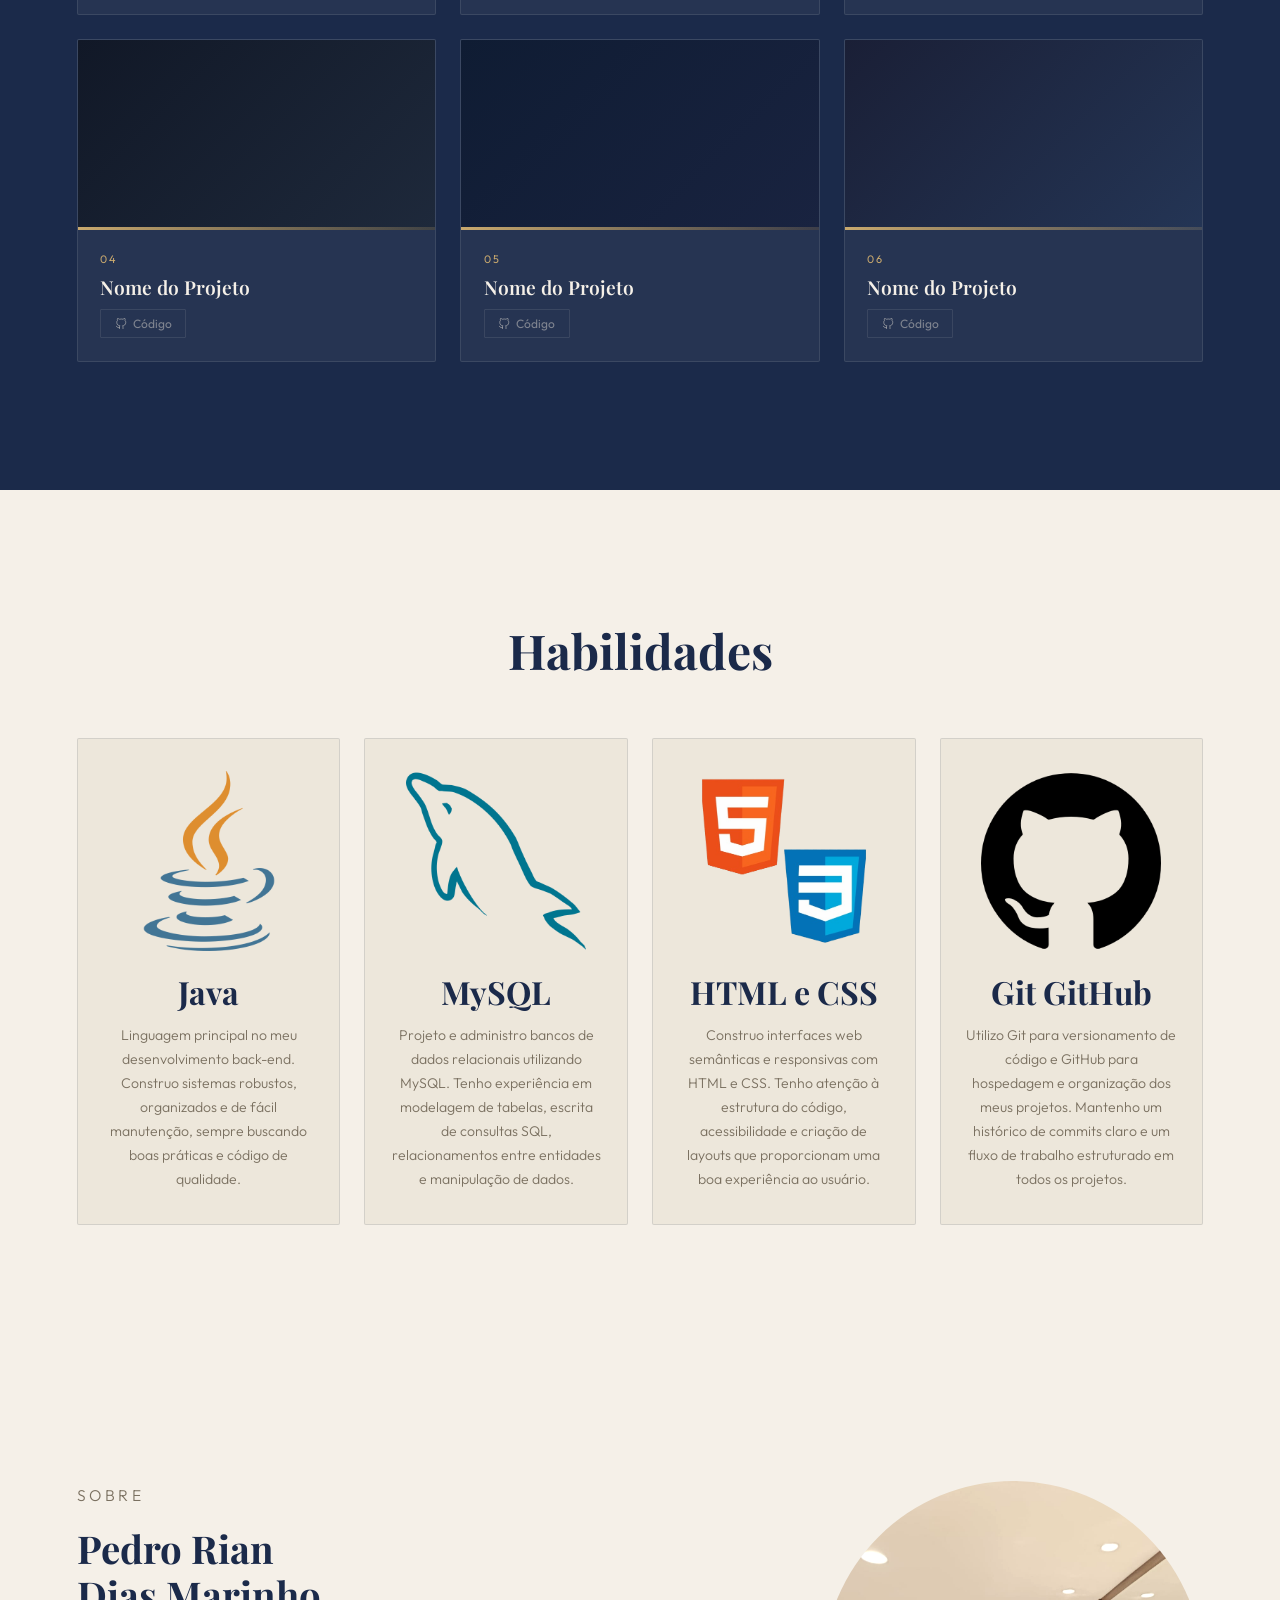
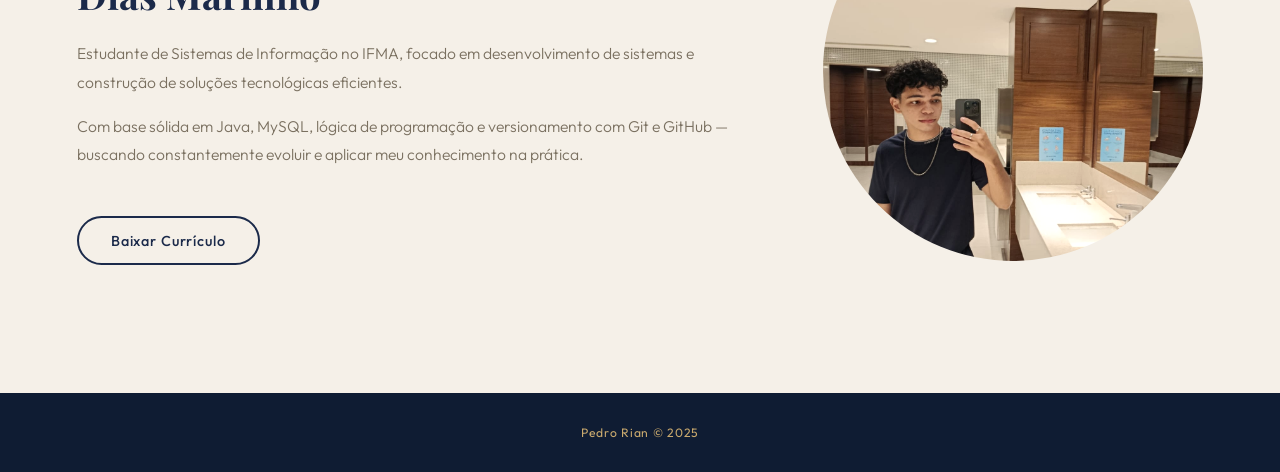
==== commit 12f62f33: "Atualização na Descrição" ====
--- a/index.html
+++ b/index.html
@@ -88,16 +88,20 @@
     <p class="card-num">01</p>
     <h3 class="card-title">Diario-Treino</h3>
     <p class="card-description">
-      Sistema de gerenciamento de treinos desenvolvido para
-      cadastrar, consultar, editar e excluir informações.
+    Sistema completo de gerenciamento de treinos com autenticação de usuários, 
+    cadastro, edição e exclusão de exercícios e rotinas de treino.
     </p>
 
     <div class="card-techs">
       <span class="tech">Java</span>
+      <span class="tech">Spring Boot</span>
       <span class="tech">MySQL</span>
-      <span class="tech">POO</span>
-      <span class="tech">CRUD</span>
-    </div>
+      <span class="tech">HTML</span>
+      <span class="tech">CSS</span>
+      <span class="tech">JavaScript</span>
+      <span class="tech">Git</span>
+      <span class="tech">GitHub</span>
+</div>
 
     <div class="card-links">
       <a 
@@ -256,7 +260,7 @@
       <p>Estudante de Sistemas de Informação no IFMA, focado em desenvolvimento de sistemas e construção de soluções tecnológicas eficientes.</p>
       <p>Com base sólida em Java, MySQL, lógica de programação e versionamento com Git e GitHub — buscando constantemente evoluir e aplicar meu conhecimento na prática.</p>
 
-      <a href="Arquivos/CV - Pedro Rian Dias Marinho - 2026.pdf" download class="btn-curriculo">
+      <a href="c:\Users\Pedro Rian\Downloads\Curriculo - Pedro Rian Dias Marinho - 2026.pdf" download class="btn-curriculo">
         Baixar Currículo
       </a>
     </div>
